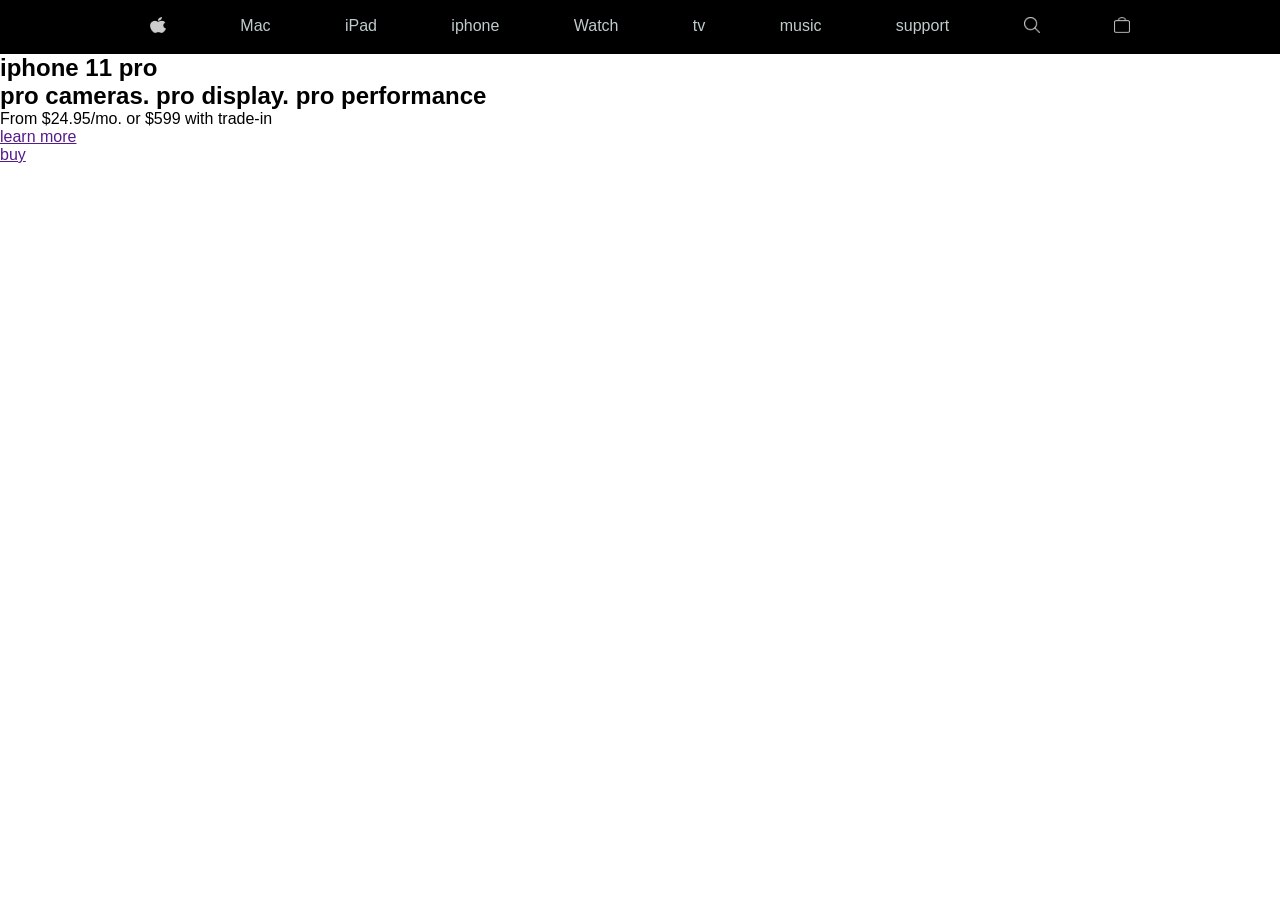
==== index.html @ 337c78cb "header section" ====
<!DOCTYPE html>
    <html lang="en">
    <head>
      <meta charset="UTF-8">
      <meta name="viewport" content="width=device-width, initial-scale=1.0">
      <title>Document</title>
      <link rel="stylesheet" href="style.css"/>

    </head>
    <body>
<!--  this is header html -->
    <header>
      <div class="head-wrapper">
        <ul>
          <li>
            <a href=""> <img src="./image/icons/logo.png" alt="" /></a>
          </li>
          <li><a href="">Mac</a></li>
          <li><a href="">iPad</a></li>
          <li><a href="">iphone</a></li>
          <li><a href="">Watch</a></li>
          <li><a href="">tv</a></li>
          <li><a href="">music</a></li>
          <li><a href="">support</a></li>
          <li>
            <a href=""> <img src="./image/icons/search-icon.png" alt="" /></a>
          </li>
          <li>
            <a href=""> <img src="./image/icons/cart.png" alt="" /> </a>
          </li>
        </ul>
      </div>
    </header>

    <!--  end of header html -->


      <!--  this is  robels brunch  -->
    <!-- iphone 11 pro  -->
    <section class="iphone11-pro bg-images apple-text">
      <div class="highlight">
        <h1 class="mar element">iphone 11 pro</h1>
        <h2 class="element">pro cameras. pro display. pro performance</h2>
        <p class="element">From $24.95/mo. or $599 with trade‑in</p>

        <div class="element">
          <ul>
            <li>
              <a href=""> learn more <i class="fa-solid fa-angle-right"></i></a>
            </li>
            <li>
              <a href=""> buy <i class="fa-solid fa-angle-right"></i></a>
            </li>
          </ul>
        </div>
      </div>
    </section>
  </body>
</html>
    </body>
    </html>

    
    
   
  </body>
</html>
---- style.css ----
*{
    margin: 0;
    padding: 0;
    box-sizing: border-box;
}

body{
    font-family: "Montserrat",sans-serif;
}

header{
    background: #000;
    position: sticky;
    top: 0;
    z-index: 100;
}

header div ul{
    width: 980px;
    display: flex;
    margin: 0 auto;
    justify-content: space-between;
    padding: 17px 0;
    list-style: none;
}

header div ul  img{
    width: 16px;
    height: 16px;
    
}

header div ul li a {
    text-decoration: none;
    color: azure;
    opacity: 0.8;

}

header div ul li a:hover{
    opacity: 1;
}


/* end of header  css */
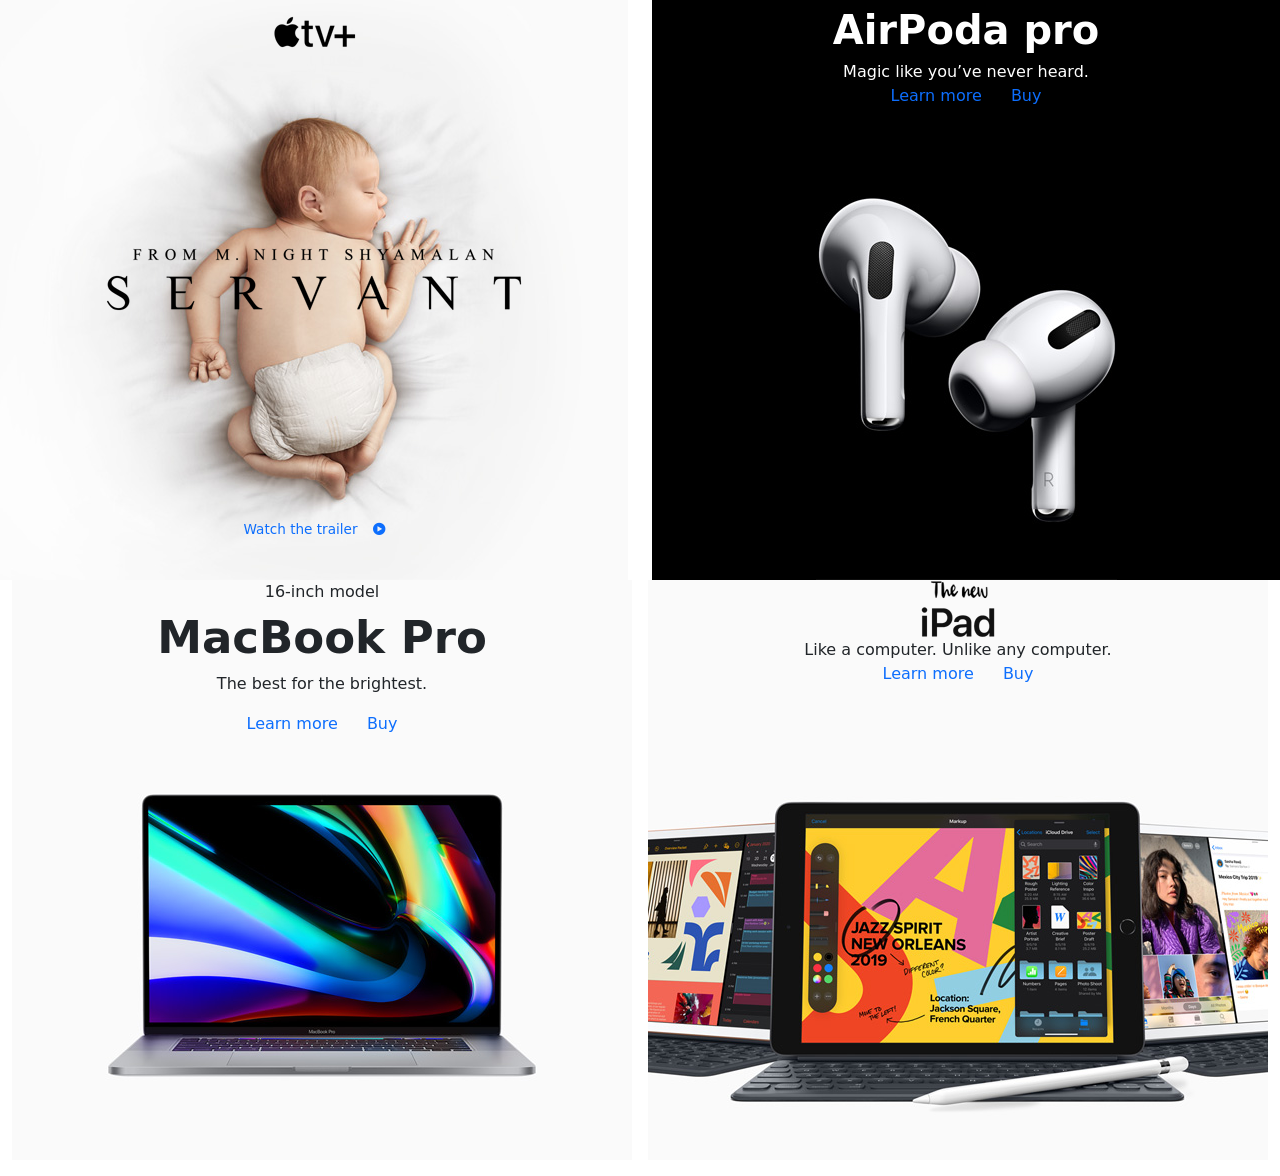
==== commit b32d9c99: "complete section 5 and 6" ====
--- a/index.html
+++ b/index.html
@@ -1,67 +1,114 @@
-        <!DOCTYPE html>
-    <html lang="en">
-    <head>
-      <meta charset="UTF-8">
-      <meta name="viewport" content="width=device-width, initial-scale=1.0">
-      <title>Document</title>
-      <link rel="stylesheet" href="style.css"/>
+   <!doctype html>
+<html lang="en">
+  <head>
+    <meta charset="UTF-8" />
+    <meta name="viewport" content="width=device-width, initial-scale=1.0" />
+    <title>Apple Website</title>
+    <!-- Bootstrap link -->
+    <link rel="stylesheet" href="bootstrap.css" />
+    <!-- css link -->
+    <link rel="stylesheet" href="styel.css" />
+    <!-- Font Awesome link -->
+    <link
+      rel="stylesheet"
+      href="https://maxcdn.bootstrapcdn.com/font-awesome/4.6.2/css/font-awesome.min.css"
+    />
+    <!-- Google font Monastrate -->
+    <link
+      href="https://fonts.googleapis.com/css?family=Montserrat:200,200i,300,300i,400,600,600i,700,700i,800,800i,900,900i&display=swap"
+      rel="stylesheet"
+    />
+  </head>
+  <body>
+     <!--  
+    .Fifth section – left part (tv+)
+• Fifth section – right part (AirPods Pro)
+• Sixth section – left part (MacBook Pro)
+• Sixth section – right part (The new iPad) -->
+    
+    <!-- Card-Logo section -->
+         <!-- <div class="col-md-6">
+        <section class="Card-Logo">
+          <div>
+            <img src="image/icons/apple-card-logo.png" alt="apple card logo" />
+          </div>
+          <div class="Discription">
+            Get 3% Daily Cash on purchases from <br />
+            Apple using Apple Card.
+          </div>
+          <div class="link-wrapper">
+           <a href="#" class="text-decoration-none me-4 learn-link">Learn more</a>
 
-    </head>
-    <body>
-<!--  this is header html -->
-    <header>
-      <div class="head-wrapper">
-        <ul>
-          <li>
-            <a href=""> <img src="./image/icons/logo.png" alt="" /></a>
-          </li>
-          <li><a href="">Mac</a></li>
-          <li><a href="">iPad</a></li>
-          <li><a href="">iphone</a></li>
-          <li><a href="">Watch</a></li>
-          <li><a href="">tv</a></li>
-          <li><a href="">music</a></li>
-          <li><a href="">support</a></li>
-          <li>
-            <a href=""> <img src="./image/icons/search-icon.png" alt="" /></a>
-          </li>
-          <li>
-            <a href=""> <img src="./image/icons/cart.png" alt="" /> </a>
-          </li>
-        </ul>
-      </div>
-    </header>
+        <a href="#" class="text-decoration-none learn-link">Buy</a>
+          </div>
+        </section>
+        </div> -->
+      
 
-    <!--  end of header html -->
+      <!-- SERVANT and Airpod section  -->
+       <section class="row">
+       <div class="col-md-6"> 
+      <section class="Servant-Airpod">
+        <section class="kid-picture">
+          <div class="apple-tv">
+            <img src="image/icons/apple-tv-logo.png" alt="Apple-tv-logo" />
+          </div>
+          <div class="servant-logo">
+            <img src="image/icons/servant-logo.png" alt="Servant logo" />
+          </div>
+          <div class="watch-trailer"><a href="#">Watch the trailer</a></div>
+        </section>
+        </section>
+        </div>
+        <!-- AirPoda pro section -->
+         <div class="col-md-6"> 
+        <section class="Airpod">
+          
+          <div class="AirPoda-pro">AirPoda pro</div>
+          <div>Magic like you’ve never heard.</div>
+          <div class="link-wrapper">
+           <a href="#" class="text-decoration-none me-4 learn-link">Learn more</a>
 
+        <a href="#" class="text-decoration-none learn-link">Buy</a>
+          </div>
+        </section>
+        </div>
+      </section>
+      </section>
+     
+      <!-- MacBook Pro and ipad section -->
+      <section class="macbook-ipad">
+         <div class="container-fluid">
+          <section class="row g-3 mb-3">
+            <div class="col-md-6">
+        <div class="macbook-pro">
+          <div>16-inch model</div>
+          <div class="pro">MacBook Pro</div>
+          <div>The best for the brightest.</div>
+          <div class="py-3">
+            <a href="#" class="text-decoration-none me-4 learn-link">Learn more</a>
 
-      <!--  this is  robels brunch  -->
-    <!-- iphone 11 pro  -->
-    <section class="iphone11-pro bg-images apple-text">
-      <div class="highlight">
-        <h1 class="mar element">iphone 11 pro</h1>
-        <h2 class="element">pro cameras. pro display. pro performance</h2>
-        <p class="element">From $24.95/mo. or $599 with trade‑in</p>
+        <a href="#" class="text-decoration-none learn-link">Buy</a>
+          </div>
+        </div>
+        </div>
+        <div class="col-md-6">
+        <div class="pen">
+          <div class="new-ipad">
+            <img src="image/icons/new-ipad-logo.png" alt="" />
+          </div>
+          <div>Like a computer. Unlike any computer.</div>
+          <div class="link-wrapper">
+             <a href="#" class="text-decoration-none me-4 learn-link">Learn more</a>
 
-        <div class="element">
-          <ul>
-            <li>
-              <a href=""> learn more <i class="fa-solid fa-angle-right"></i></a>
-            </li>
-            <li>
-              <a href=""> buy <i class="fa-solid fa-angle-right"></i></a>
-            </li>
-          </ul>
+        <a href="#" class="text-decoration-none learn-link">Buy</a>
+          </div>
         </div>
-      </div>
-    </section>
+        </div>
+        </section>
+        </div>
+      </section>
+    
+  
   </body>
-</html>
-    </body>
-    </html>
-
-    
-    
-   
-  </body>
-</html>
+</html>
--- a/styel.css
+++ b/styel.css
@@ -0,0 +1,110 @@
+
+  
+/* .Card-Logo {
+  height: 580px;
+  background-position: center;
+  background-repeat: no-repeat;
+  background-size: cover;
+  text-align: center;
+  
+} */
+.Card-Logo {
+  background-image: url(image/home/apple-card.jpg);
+}
+.Discription {
+  max-width: 430px;
+  margin: 0 auto;
+  padding: 10px;
+}
+/* SERVANT and Airpod section  */
+.Servant-Airpod {
+  background: #fff;
+}
+.kid-picture {
+  background-image: url("image/home/apple-tv-background.jpg");
+  background-position: center;
+  background-repeat: no-repeat;
+  background-size: cover;
+  text-align: center;
+}
+.kid-picture {
+  height: 580px;
+  background-position: center;
+  background-repeat: no-repeat;
+  background-size: cover;
+  text-align: center;
+  
+}
+
+.apple-tv {
+  font-size: 40px;
+  font-weight: bold;
+}
+.servant-logo {
+  padding: 180px 0 200px;
+}
+.watch-trailer a {
+  text-decoration: none;
+  font-size: 0.85em;
+}
+.watch-trailer ::after {
+  font-family: "FontAwesome";
+  font-weight: 900;
+  content: "\f144";
+  padding-left: 15px;
+}
+.Airpod {
+  height: 580px;
+  background-position: center;
+  background-repeat: no-repeat;
+  background-size: cover;
+  text-align: center;
+  
+}
+
+.AirPoda-pro {
+  font-size: 40px;
+  font-weight: bold;
+}
+.Airpod {
+  background-image: url(image/home/air-pods.jpg);
+  color: #fff;
+  background-size: initial;
+  background-color: #000;
+  background-position: bottom;
+}
+
+/* MacBook Pro and ipad section  */
+.macbook-ipad {
+
+  background: #fff;
+}
+.macbook-pro {
+  height: 580px;
+  background-position: center;
+  background-repeat: no-repeat;
+  background-size: cover;
+  text-align: center;
+  
+}
+.pro {
+  font-weight: 700;
+  font-size: 45px;
+}
+.macbook-pro {
+  background-image: url(image/home/macbook-pro.jpg);
+  background-size: initial;
+  background-color: #fafafa;
+  background-position: bottom;
+}
+.pen {
+  height: 580px;
+  background-position: center;
+  background-repeat: no-repeat;
+  background-size: cover;
+  text-align: center;
+  
+}
+.pen {
+  background-image: url(image/home/new-ipad.jpg);
+}
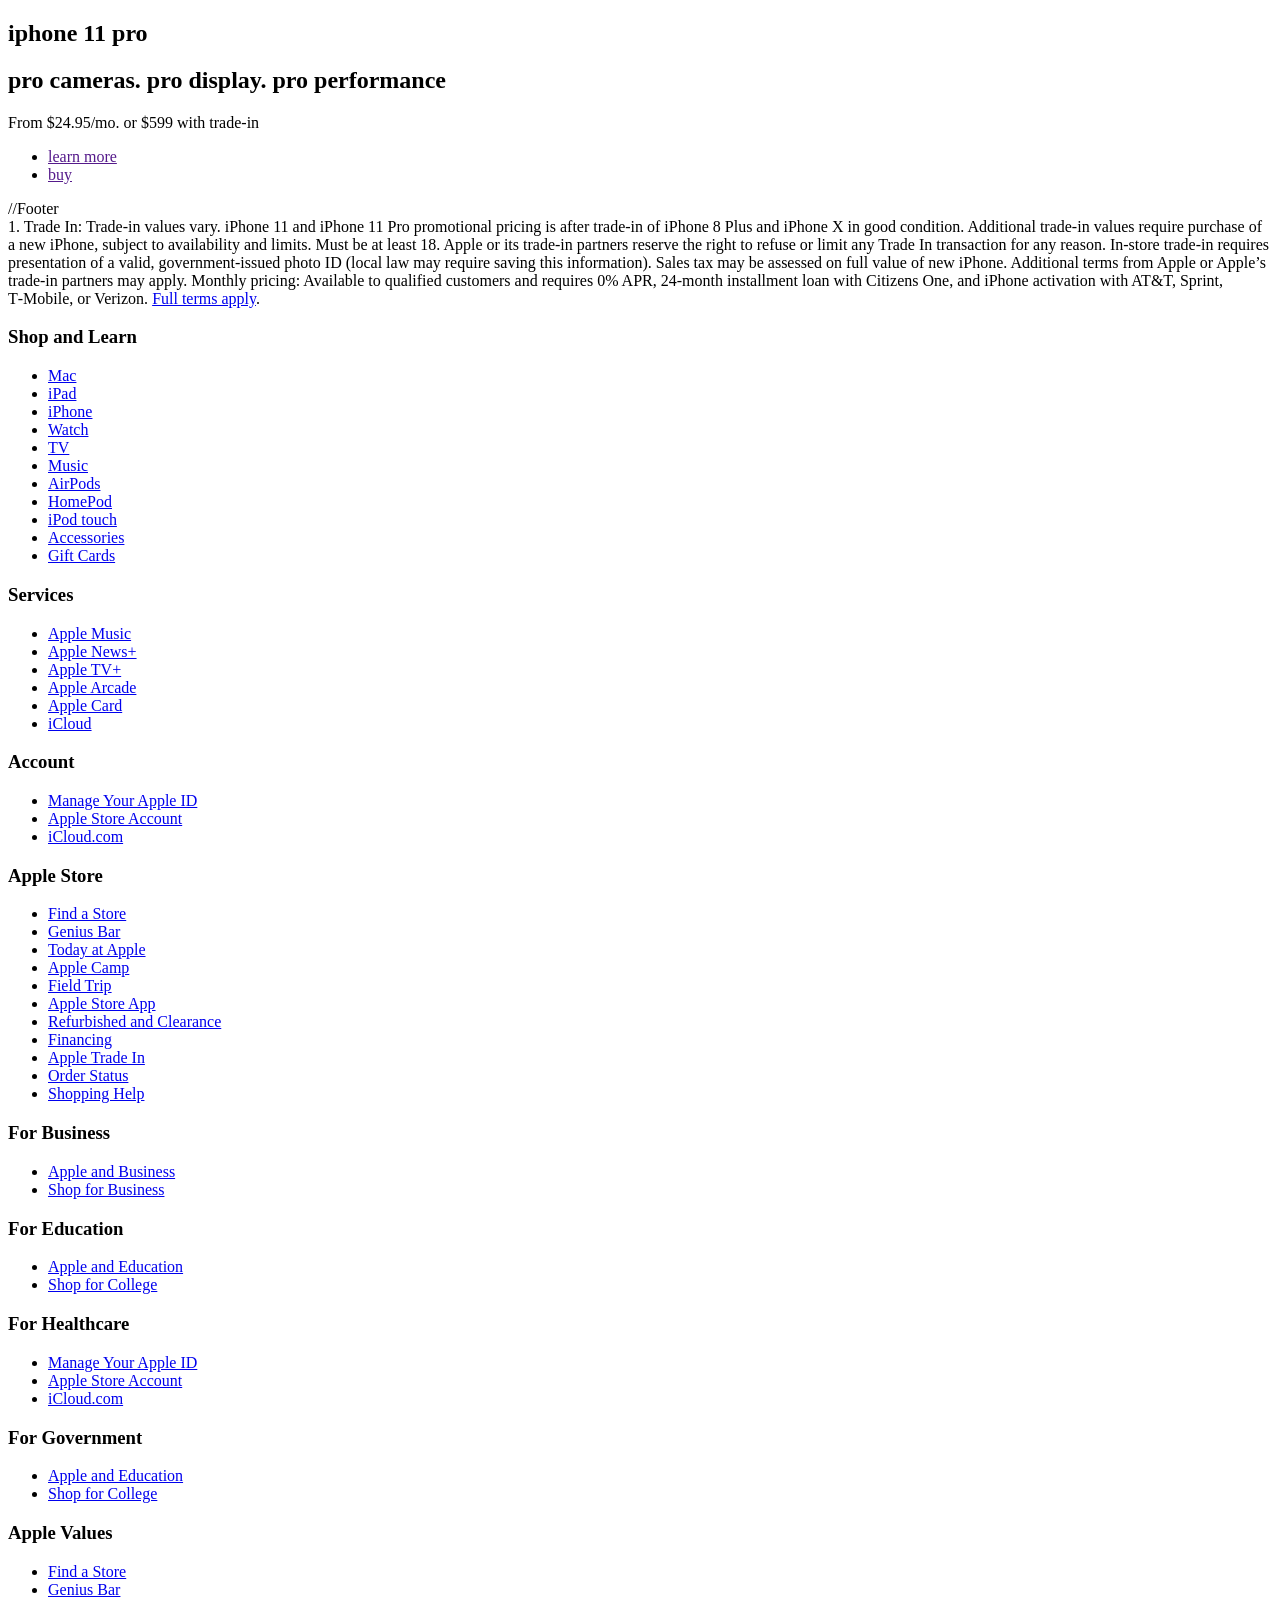
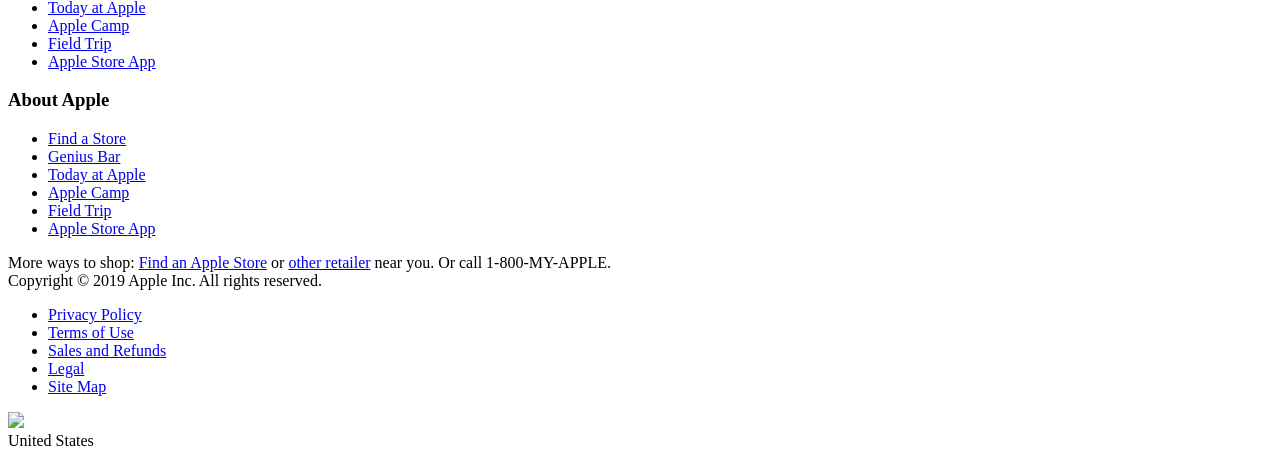
==== commit 8a561058: "Merge branch 'main' into Abomsa/footer" ====
--- a/index.html
+++ b/index.html
@@ -1,114 +1,170 @@
-   <!doctype html>
+<!doctype html>
 <html lang="en">
   <head>
     <meta charset="UTF-8" />
     <meta name="viewport" content="width=device-width, initial-scale=1.0" />
-    <title>Apple Website</title>
-    <!-- Bootstrap link -->
-    <link rel="stylesheet" href="bootstrap.css" />
-    <!-- css link -->
-    <link rel="stylesheet" href="styel.css" />
-    <!-- Font Awesome link -->
-    <link
-      rel="stylesheet"
-      href="https://maxcdn.bootstrapcdn.com/font-awesome/4.6.2/css/font-awesome.min.css"
-    />
-    <!-- Google font Monastrate -->
-    <link
-      href="https://fonts.googleapis.com/css?family=Montserrat:200,200i,300,300i,400,600,600i,700,700i,800,800i,900,900i&display=swap"
-      rel="stylesheet"
-    />
+    <title>Appleclone</title>
+    <link rel="stylesheet" href="/appleClone/styel.css" />
   </head>
   <body>
-     <!--  
-    .Fifth section – left part (tv+)
-• Fifth section – right part (AirPods Pro)
-• Sixth section – left part (MacBook Pro)
-• Sixth section – right part (The new iPad) -->
     
-    <!-- Card-Logo section -->
-         <!-- <div class="col-md-6">
-        <section class="Card-Logo">
-          <div>
-            <img src="image/icons/apple-card-logo.png" alt="apple card logo" />
+    <!--  this is  robels brunch  -->
+    <!-- iphone 11 pro  -->
+    <section class="iphone11-pro bg-images apple-text">
+      <div class="highlight">
+        <h1 class="mar element">iphone 11 pro</h1>
+        <h2 class="element">pro cameras. pro display. pro performance</h2>
+        <p class="element">From $24.95/mo. or $599 with trade‑in</p>
+
+        <div class="element">
+          <ul>
+            <li>
+              <a href=""> learn more <i class="fa-solid fa-angle-right"></i></a>
+            </li>
+            <li>
+              <a href=""> buy <i class="fa-solid fa-angle-right"></i></a>
+            </li>
+          </ul>
+        </div>
+      </div>
+    </section>
+    
+    //Footer
+    <footer class="footer-wrapper">
+      <div class="internal-wrapper">
+        <div class="upper-text-container">
+          1. Trade In: Trade‑in values vary. iPhone 11 and iPhone 11 Pro
+          promotional pricing is after trade‑in of iPhone 8 Plus and iPhone X in
+          good condition. Additional trade‑in values require purchase of a new
+          iPhone, subject to availability and limits. Must be at least 18. Apple
+          or its trade-in partners reserve the right to refuse or limit any
+          Trade In transaction for any reason. In‑store trade‑in requires
+          presentation of a valid, government-issued photo ID (local law may
+          require saving this information). Sales tax may be assessed on full
+          value of new iPhone. Additional terms from Apple or Apple’s trade-in
+          partners may apply. Monthly pricing: Available to qualified customers
+          and requires 0% APR, 24‑month installment loan with Citizens One, and
+          iPhone activation with AT&T, Sprint, T‑Mobile, or Verizon.
+          <a href="#"> Full terms apply</a>.
+        </div>
+        <div class="footer-links-wrapper">
+          <div class="links-wrapper-1">
+            <h3>Shop and Learn</h3>
+            <ul>
+              <li><a href="#">Mac</a></li>
+              <li><a href="#">iPad</a></li>
+              <li><a href="#">iPhone</a></li>
+              <li><a href="#">Watch</a></li>
+              <li><a href="#">TV</a></li>
+              <li><a href="#">Music</a></li>
+              <li><a href="#">AirPods</a></li>
+              <li><a href="#">HomePod</a></li>
+              <li><a href="#">iPod touch</a></li>
+              <li><a href="#">Accessories</a></li>
+              <li><a href="#">Gift Cards</a></li>
+            </ul>
           </div>
-          <div class="Discription">
-            Get 3% Daily Cash on purchases from <br />
-            Apple using Apple Card.
+          <div class="links-wrapper-2">
+            <h3>Services</h3>
+            <ul>
+              <li><a href="#">Apple Music</a></li>
+              <li><a href="#">Apple News+</a></li>
+              <li><a href="#">Apple TV+</a></li>
+              <li><a href="#">Apple Arcade</a></li>
+              <li><a href="#">Apple Card</a></li>
+              <li><a href="#">iCloud</a></li>
+            </ul>
+            <h3>Account</h3>
+            <ul>
+              <li><a href="#">Manage Your Apple ID</a></li>
+              <li><a href="#">Apple Store Account</a></li>
+              <li><a href="#">iCloud.com</a></li>
+            </ul>
           </div>
-          <div class="link-wrapper">
-           <a href="#" class="text-decoration-none me-4 learn-link">Learn more</a>
+          <div class="links-wrapper-3">
+            <h3>Apple Store</h3>
+            <ul>
+              <li><a href="#">Find a Store</a></li>
+              <li><a href="#">Genius Bar</a></li>
+              <li><a href="#">Today at Apple</a></li>
+              <li><a href="#">Apple Camp</a></li>
+              <li><a href="#">Field Trip</a></li>
+              <li><a href="#">Apple Store App</a></li>
+              <li><a href="#">Refurbished and Clearance</a></li>
+              <li><a href="#">Financing</a></li>
+              <li><a href="#">Apple Trade In</a></li>
+              <li><a href="#">Order Status</a></li>
+              <li><a href="#">Shopping Help</a></li>
+            </ul>
+          </div>
+          <div class="links-wrapper-4">
+            <h3>For Business</h3>
+            <ul>
+              <li><a href="#">Apple and Business</a></li>
+              <li><a href="#">Shop for Business</a></li>
+            </ul>
+            <h3>For Education</h3>
+            <ul>
+              <li><a href="#">Apple and Education</a></li>
+              <li><a href="#">Shop for College</a></li>
+            </ul>
+            <h3>For Healthcare</h3>
+            <ul>
+              <li><a href="#">Manage Your Apple ID</a></li>
+              <li><a href="#">Apple Store Account</a></li>
+              <li><a href="#">iCloud.com</a></li>
+            </ul>
+            <h3>For Government</h3>
+            <ul>
+              <li><a href="#">Apple and Education</a></li>
+              <li><a href="#">Shop for College</a></li>
+            </ul>
+          </div>
 
-        <a href="#" class="text-decoration-none learn-link">Buy</a>
-          </div>
-        </section>
-        </div> -->
-      
-
-      <!-- SERVANT and Airpod section  -->
-       <section class="row">
-       <div class="col-md-6"> 
-      <section class="Servant-Airpod">
-        <section class="kid-picture">
-          <div class="apple-tv">
-            <img src="image/icons/apple-tv-logo.png" alt="Apple-tv-logo" />
-          </div>
-          <div class="servant-logo">
-            <img src="image/icons/servant-logo.png" alt="Servant logo" />
-          </div>
-          <div class="watch-trailer"><a href="#">Watch the trailer</a></div>
-        </section>
-        </section>
-        </div>
-        <!-- AirPoda pro section -->
-         <div class="col-md-6"> 
-        <section class="Airpod">
-          
-          <div class="AirPoda-pro">AirPoda pro</div>
-          <div>Magic like you’ve never heard.</div>
-          <div class="link-wrapper">
-           <a href="#" class="text-decoration-none me-4 learn-link">Learn more</a>
-
-        <a href="#" class="text-decoration-none learn-link">Buy</a>
-          </div>
-        </section>
-        </div>
-      </section>
-      </section>
-     
-      <!-- MacBook Pro and ipad section -->
-      <section class="macbook-ipad">
-         <div class="container-fluid">
-          <section class="row g-3 mb-3">
-            <div class="col-md-6">
-        <div class="macbook-pro">
-          <div>16-inch model</div>
-          <div class="pro">MacBook Pro</div>
-          <div>The best for the brightest.</div>
-          <div class="py-3">
-            <a href="#" class="text-decoration-none me-4 learn-link">Learn more</a>
-
-        <a href="#" class="text-decoration-none learn-link">Buy</a>
+          <div class="links-wrapper-5">
+            <h3>Apple Values</h3>
+            <ul>
+              <li><a href="#">Find a Store</a></li>
+              <li><a href="#">Genius Bar</a></li>
+              <li><a href="#">Today at Apple</a></li>
+              <li><a href="#">Apple Camp</a></li>
+              <li><a href="#">Field Trip</a></li>
+              <li><a href="#">Apple Store App</a></li>
+            </ul>
+            <h3>About Apple</h3>
+            <ul>
+              <li><a href="#">Find a Store</a></li>
+              <li><a href="#">Genius Bar</a></li>
+              <li><a href="#">Today at Apple</a></li>
+              <li><a href="#">Apple Camp</a></li>
+              <li><a href="#">Field Trip</a></li>
+              <li><a href="#">Apple Store App</a></li>
+            </ul>
           </div>
         </div>
+        <div class="my-apple-wrapper">
+          More ways to shop: <a href="#">Find an Apple Store</a> or
+          <a href="#">other retailer</a> near you. Or call 1-800-MY-APPLE.
         </div>
-        <div class="col-md-6">
-        <div class="pen">
-          <div class="new-ipad">
-            <img src="image/icons/new-ipad-logo.png" alt="" />
+        <div class="copyright-wrapper">
+          <div class="copyright">
+            Copyright © 2019 Apple Inc. All rights reserved.
           </div>
-          <div>Like a computer. Unlike any computer.</div>
-          <div class="link-wrapper">
-             <a href="#" class="text-decoration-none me-4 learn-link">Learn more</a>
-
-        <a href="#" class="text-decoration-none learn-link">Buy</a>
+          <div class="footer-links-terms">
+            <ul>
+              <li><a href="#">Privacy Policy</a></li>
+              <li><a href="#">Terms of Use</a></li>
+              <li><a href="#">Sales and Refunds</a></li>
+              <li><a href="#">Legal</a></li>
+              <li><a href="#">Site Map</a></li>
+            </ul>
+          </div>
+          <div class="footer-country">
+            <div class="flag-wrapper"><img src="images/icons/16.png" /></div>
+            <div class="footer-country-name">United States</div>
           </div>
         </div>
-        </div>
-        </section>
-        </div>
-      </section>
-    
-  
+      </div>
+    </footer>
   </body>
-</html>+</html>
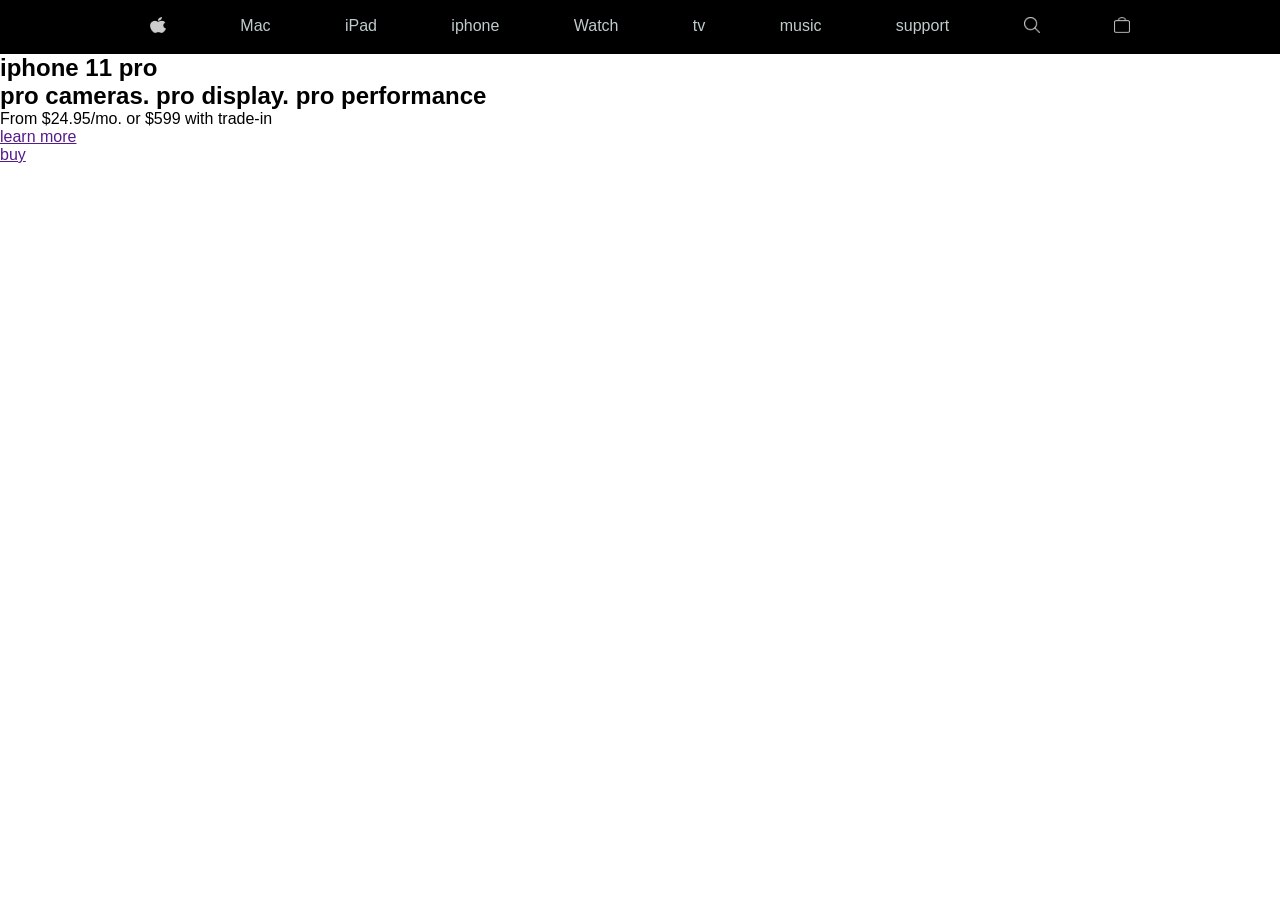
==== commit 117e1e61: "Merge pull request #8 from Miiliwar/header header section" ====
--- a/index.html
+++ b/index.html
@@ -1,14 +1,41 @@
-<!doctype html>
-<html lang="en">
-  <head>
-    <meta charset="UTF-8" />
-    <meta name="viewport" content="width=device-width, initial-scale=1.0" />
-    <title>Appleclone</title>
-    <link rel="stylesheet" href="/appleClone/styel.css" />
-  </head>
-  <body>
-    
-    <!--  this is  robels brunch  -->
+        <!DOCTYPE html>
+    <html lang="en">
+    <head>
+      <meta charset="UTF-8">
+      <meta name="viewport" content="width=device-width, initial-scale=1.0">
+      <title>Document</title>
+      <link rel="stylesheet" href="style.css"/>
+
+    </head>
+    <body>
+<!--  this is header html -->
+    <header>
+      <div class="head-wrapper">
+        <ul>
+          <li>
+            <a href=""> <img src="./image/icons/logo.png" alt="" /></a>
+          </li>
+          <li><a href="">Mac</a></li>
+          <li><a href="">iPad</a></li>
+          <li><a href="">iphone</a></li>
+          <li><a href="">Watch</a></li>
+          <li><a href="">tv</a></li>
+          <li><a href="">music</a></li>
+          <li><a href="">support</a></li>
+          <li>
+            <a href=""> <img src="./image/icons/search-icon.png" alt="" /></a>
+          </li>
+          <li>
+            <a href=""> <img src="./image/icons/cart.png" alt="" /> </a>
+          </li>
+        </ul>
+      </div>
+    </header>
+
+    <!--  end of header html -->
+
+
+      <!--  this is  robels brunch  -->
     <!-- iphone 11 pro  -->
     <section class="iphone11-pro bg-images apple-text">
       <div class="highlight">
@@ -28,143 +55,13 @@
         </div>
       </div>
     </section>
-    
-    //Footer
-    <footer class="footer-wrapper">
-      <div class="internal-wrapper">
-        <div class="upper-text-container">
-          1. Trade In: Trade‑in values vary. iPhone 11 and iPhone 11 Pro
-          promotional pricing is after trade‑in of iPhone 8 Plus and iPhone X in
-          good condition. Additional trade‑in values require purchase of a new
-          iPhone, subject to availability and limits. Must be at least 18. Apple
-          or its trade-in partners reserve the right to refuse or limit any
-          Trade In transaction for any reason. In‑store trade‑in requires
-          presentation of a valid, government-issued photo ID (local law may
-          require saving this information). Sales tax may be assessed on full
-          value of new iPhone. Additional terms from Apple or Apple’s trade-in
-          partners may apply. Monthly pricing: Available to qualified customers
-          and requires 0% APR, 24‑month installment loan with Citizens One, and
-          iPhone activation with AT&T, Sprint, T‑Mobile, or Verizon.
-          <a href="#"> Full terms apply</a>.
-        </div>
-        <div class="footer-links-wrapper">
-          <div class="links-wrapper-1">
-            <h3>Shop and Learn</h3>
-            <ul>
-              <li><a href="#">Mac</a></li>
-              <li><a href="#">iPad</a></li>
-              <li><a href="#">iPhone</a></li>
-              <li><a href="#">Watch</a></li>
-              <li><a href="#">TV</a></li>
-              <li><a href="#">Music</a></li>
-              <li><a href="#">AirPods</a></li>
-              <li><a href="#">HomePod</a></li>
-              <li><a href="#">iPod touch</a></li>
-              <li><a href="#">Accessories</a></li>
-              <li><a href="#">Gift Cards</a></li>
-            </ul>
-          </div>
-          <div class="links-wrapper-2">
-            <h3>Services</h3>
-            <ul>
-              <li><a href="#">Apple Music</a></li>
-              <li><a href="#">Apple News+</a></li>
-              <li><a href="#">Apple TV+</a></li>
-              <li><a href="#">Apple Arcade</a></li>
-              <li><a href="#">Apple Card</a></li>
-              <li><a href="#">iCloud</a></li>
-            </ul>
-            <h3>Account</h3>
-            <ul>
-              <li><a href="#">Manage Your Apple ID</a></li>
-              <li><a href="#">Apple Store Account</a></li>
-              <li><a href="#">iCloud.com</a></li>
-            </ul>
-          </div>
-          <div class="links-wrapper-3">
-            <h3>Apple Store</h3>
-            <ul>
-              <li><a href="#">Find a Store</a></li>
-              <li><a href="#">Genius Bar</a></li>
-              <li><a href="#">Today at Apple</a></li>
-              <li><a href="#">Apple Camp</a></li>
-              <li><a href="#">Field Trip</a></li>
-              <li><a href="#">Apple Store App</a></li>
-              <li><a href="#">Refurbished and Clearance</a></li>
-              <li><a href="#">Financing</a></li>
-              <li><a href="#">Apple Trade In</a></li>
-              <li><a href="#">Order Status</a></li>
-              <li><a href="#">Shopping Help</a></li>
-            </ul>
-          </div>
-          <div class="links-wrapper-4">
-            <h3>For Business</h3>
-            <ul>
-              <li><a href="#">Apple and Business</a></li>
-              <li><a href="#">Shop for Business</a></li>
-            </ul>
-            <h3>For Education</h3>
-            <ul>
-              <li><a href="#">Apple and Education</a></li>
-              <li><a href="#">Shop for College</a></li>
-            </ul>
-            <h3>For Healthcare</h3>
-            <ul>
-              <li><a href="#">Manage Your Apple ID</a></li>
-              <li><a href="#">Apple Store Account</a></li>
-              <li><a href="#">iCloud.com</a></li>
-            </ul>
-            <h3>For Government</h3>
-            <ul>
-              <li><a href="#">Apple and Education</a></li>
-              <li><a href="#">Shop for College</a></li>
-            </ul>
-          </div>
-
-          <div class="links-wrapper-5">
-            <h3>Apple Values</h3>
-            <ul>
-              <li><a href="#">Find a Store</a></li>
-              <li><a href="#">Genius Bar</a></li>
-              <li><a href="#">Today at Apple</a></li>
-              <li><a href="#">Apple Camp</a></li>
-              <li><a href="#">Field Trip</a></li>
-              <li><a href="#">Apple Store App</a></li>
-            </ul>
-            <h3>About Apple</h3>
-            <ul>
-              <li><a href="#">Find a Store</a></li>
-              <li><a href="#">Genius Bar</a></li>
-              <li><a href="#">Today at Apple</a></li>
-              <li><a href="#">Apple Camp</a></li>
-              <li><a href="#">Field Trip</a></li>
-              <li><a href="#">Apple Store App</a></li>
-            </ul>
-          </div>
-        </div>
-        <div class="my-apple-wrapper">
-          More ways to shop: <a href="#">Find an Apple Store</a> or
-          <a href="#">other retailer</a> near you. Or call 1-800-MY-APPLE.
-        </div>
-        <div class="copyright-wrapper">
-          <div class="copyright">
-            Copyright © 2019 Apple Inc. All rights reserved.
-          </div>
-          <div class="footer-links-terms">
-            <ul>
-              <li><a href="#">Privacy Policy</a></li>
-              <li><a href="#">Terms of Use</a></li>
-              <li><a href="#">Sales and Refunds</a></li>
-              <li><a href="#">Legal</a></li>
-              <li><a href="#">Site Map</a></li>
-            </ul>
-          </div>
-          <div class="footer-country">
-            <div class="flag-wrapper"><img src="images/icons/16.png" /></div>
-            <div class="footer-country-name">United States</div>
-          </div>
-        </div>
-      </div>
-    </footer>
   </body>
 </html>
+    </body>
+    </html>
+
+    
+    
+   
+  </body>
+</html>
--- a/style.css
+++ b/style.css
@@ -0,0 +1,45 @@
+*{
+    margin: 0;
+    padding: 0;
+    box-sizing: border-box;
+}
+
+body{
+    font-family: "Montserrat",sans-serif;
+}
+
+header{
+    background: #000;
+    position: sticky;
+    top: 0;
+    z-index: 100;
+}
+
+header div ul{
+    width: 980px;
+    display: flex;
+    margin: 0 auto;
+    justify-content: space-between;
+    padding: 17px 0;
+    list-style: none;
+}
+
+header div ul  img{
+    width: 16px;
+    height: 16px;
+    
+}
+
+header div ul li a {
+    text-decoration: none;
+    color: azure;
+    opacity: 0.8;
+
+}
+
+header div ul li a:hover{
+    opacity: 1;
+}
+
+
+/* end of header  css */
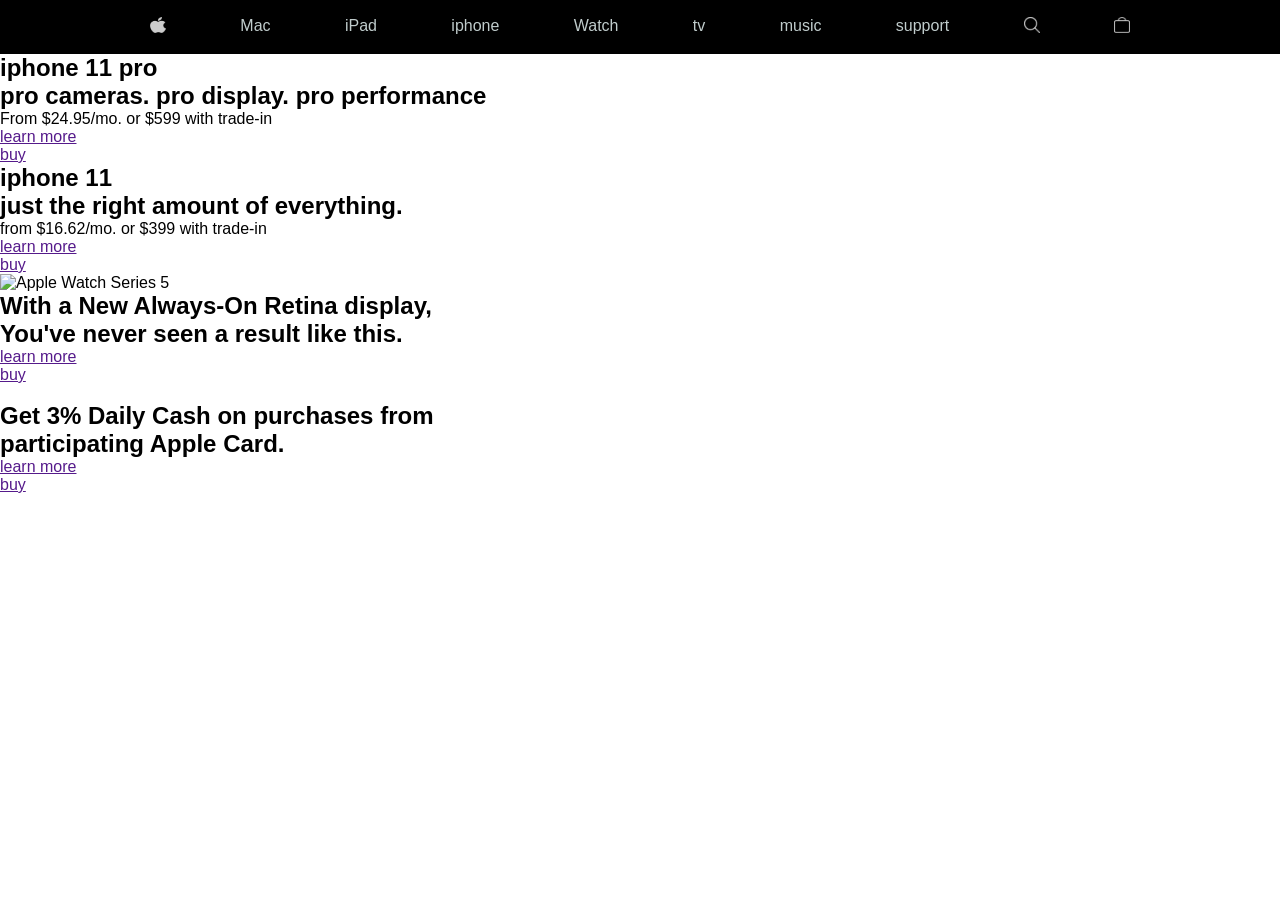
==== commit d18ba2a0: "Merge pull request #6 from Miiliwar/feature/my-contribution Added my initial edits for the team proj" ====
--- a/index.html
+++ b/index.html
@@ -55,7 +55,85 @@
         </div>
       </div>
     </section>
-  </body>
+
+
+        <!-- ***** section 3 ******* -->
+        <!--  iphone 11 -->
+        <section class="iphone11 bg-images apple-text">
+          <div class="highlight">
+            <h1 class="mar element">iphone 11</h1>
+            <h2 class="element">just the right amount of everything.</h2>
+            <p class="element">from $16.62/mo. or $399 with trade-in</p>
+        
+            <div class="element">
+              <ul>
+                <li>
+                  <a href=""> learn more <i class="fa-solid fa-angle-right"></i></a>
+                </li>
+                <li>
+                  <a href=""> buy <i class="fa-solid fa-angle-right"></i></a>
+                </li>
+              </ul>
+            </div>
+          </div>
+        </section>
+        
+        <!-- watch series -->
+        
+        <!-- ***** section 4 ******* -->
+        <section class="mainwrapper">
+          <div class="watch bg-images discription apple-text">
+            <div class="highlight logo">
+              <img class="logo" src="./images/icons/watch-series5-logo.png" alt="Apple Watch Series 5" />
+        
+              <h2 class="element">
+                With a New Always-On Retina display,<br />
+                You've never seen a result like this.
+              </h2>
+        
+              <div class="element">
+                <ul>
+                  <li>
+                    <a href="">
+                      learn more <i class="fa-solid fa-angle-right"></i></a>
+                  </li>
+                  <li>
+                    <a href=""> buy <i class="fa-solid fa-angle-right"></i></a>
+                  </li>
+                </ul>
+              </div>
+            </div>
+          </div>
+        
+          <!--  apple-card -->
+        
+          <section class="apple-card bg-images discription apple-text">
+            <div class="highlight">
+              <img class="logo" src="./images/icons/apple-card-logo.png" alt="" />
+              <h2 class="mar element">
+                Get 3% Daily Cash on purchases from <br />
+                participating Apple Card.
+              </h2>
+        
+              <div class="element">
+                <ul>
+                  <li>
+                    <a href="">
+                      learn more <i class="fa-solid fa-angle-right"></i></a>
+                  </li>
+                  <li>
+                    <a href=""> buy <i class="fa-solid fa-angle-right"></i></a>
+                  </li>
+                </ul>
+              </div>
+            </div>
+          </section>
+        </section>
+        
+        <!--    tv and airpod-pro section -->
+   
+
+ </body>
 </html>
     </body>
     </html>
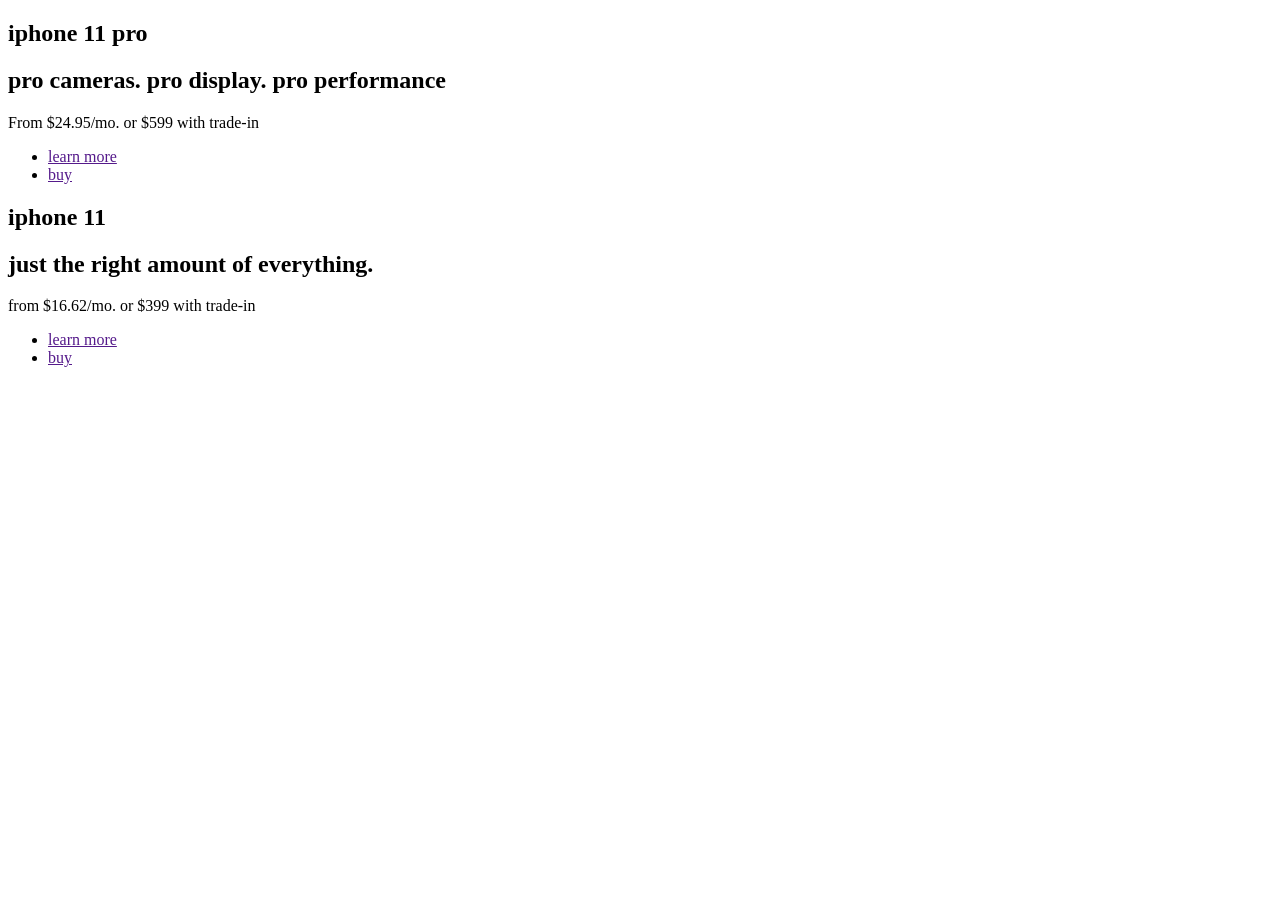
==== commit 6244f3ff: "Update index.html with section2 changes" ====
--- a/index.html
+++ b/index.html
@@ -1,145 +1,51 @@
-        <!DOCTYPE html>
-    <html lang="en">
-    <head>
-      <meta charset="UTF-8">
-      <meta name="viewport" content="width=device-width, initial-scale=1.0">
-      <title>Document</title>
-      <link rel="stylesheet" href="style.css"/>
+<!DOCTYPE html>
+<html lang="en">
 
-    </head>
-    <body>
-<!--  this is header html -->
-    <header>
-      <div class="head-wrapper">
-        <ul>
-          <li>
-            <a href=""> <img src="./image/icons/logo.png" alt="" /></a>
-          </li>
-          <li><a href="">Mac</a></li>
-          <li><a href="">iPad</a></li>
-          <li><a href="">iphone</a></li>
-          <li><a href="">Watch</a></li>
-          <li><a href="">tv</a></li>
-          <li><a href="">music</a></li>
-          <li><a href="">support</a></li>
-          <li>
-            <a href=""> <img src="./image/icons/search-icon.png" alt="" /></a>
-          </li>
-          <li>
-            <a href=""> <img src="./image/icons/cart.png" alt="" /> </a>
-          </li>
-        </ul>
-      </div>
-    </header>
+<head>
+    <meta charset="UTF-8">
+    <meta name="viewport" content="width=device-width, initial-scale=1.0">
 
-    <!--  end of header html -->
+    <title>Apple</title>
+    <link rel="stylesheet" href="./css/style.css">
 
+</head>
 
-      <!--  this is  robels brunch  -->
+<body>
+
     <!-- iphone 11 pro  -->
-    <section class="iphone11-pro bg-images apple-text">
-      <div class="highlight">
-        <h1 class="mar element">iphone 11 pro</h1>
-        <h2 class="element">pro cameras. pro display. pro performance</h2>
-        <p class="element">From $24.95/mo. or $599 with trade‑in</p>
+    <section class="iphone11-pro  bg-images   apple-text">
 
-        <div class="element">
-          <ul>
-            <li>
-              <a href=""> learn more <i class="fa-solid fa-angle-right"></i></a>
-            </li>
-            <li>
-              <a href=""> buy <i class="fa-solid fa-angle-right"></i></a>
-            </li>
-          </ul>
+        <div class="highlight">
+            <h1 class=" mar element"> iphone 11 pro</h1>
+            <h2 class="element"> pro cameras. pro display. pro performance</h2>
+            <p class="element"> From $24.95/mo. or $599 with trade‑in</p>
+
+            <div class="element">
+                <ul>
+                    <li><a href=""> learn more <i class="fa-solid fa-angle-right"></i></a></li>
+                    <li><a href=""> buy <i class="fa-solid fa-angle-right"></i></a></li>
+                </ul>
+
+            </div>
         </div>
-      </div>
     </section>
 
+    <!--  iphone 11 -->
+    <section class="iphone11 bg-images  apple-text">
 
-        <!-- ***** section 3 ******* -->
-        <!--  iphone 11 -->
-        <section class="iphone11 bg-images apple-text">
-          <div class="highlight">
-            <h1 class="mar element">iphone 11</h1>
-            <h2 class="element">just the right amount of everything.</h2>
-            <p class="element">from $16.62/mo. or $399 with trade-in</p>
-        
+        <div class="highlight">
+            <h1 class=" mar element"> iphone 11</h1>
+            <h2 class="element"> just the right amount of everything.</h2>
+            <p class="element"> from $16.62/mo. or $399 with trade-in</p>
+
             <div class="element">
-              <ul>
-                <li>
-                  <a href=""> learn more <i class="fa-solid fa-angle-right"></i></a>
-                </li>
-                <li>
-                  <a href=""> buy <i class="fa-solid fa-angle-right"></i></a>
-                </li>
-              </ul>
+                <ul>
+                    <li><a href=""> learn more <i class="fa-solid fa-angle-right"></i></a></li>
+                    <li><a href=""> buy <i class="fa-solid fa-angle-right"></i></a></li>
+                </ul>
+
             </div>
-          </div>
-        </section>
-        
-        <!-- watch series -->
-        
-        <!-- ***** section 4 ******* -->
-        <section class="mainwrapper">
-          <div class="watch bg-images discription apple-text">
-            <div class="highlight logo">
-              <img class="logo" src="./images/icons/watch-series5-logo.png" alt="Apple Watch Series 5" />
-        
-              <h2 class="element">
-                With a New Always-On Retina display,<br />
-                You've never seen a result like this.
-              </h2>
-        
-              <div class="element">
-                <ul>
-                  <li>
-                    <a href="">
-                      learn more <i class="fa-solid fa-angle-right"></i></a>
-                  </li>
-                  <li>
-                    <a href=""> buy <i class="fa-solid fa-angle-right"></i></a>
-                  </li>
-                </ul>
-              </div>
-            </div>
-          </div>
-        
-          <!--  apple-card -->
-        
-          <section class="apple-card bg-images discription apple-text">
-            <div class="highlight">
-              <img class="logo" src="./images/icons/apple-card-logo.png" alt="" />
-              <h2 class="mar element">
-                Get 3% Daily Cash on purchases from <br />
-                participating Apple Card.
-              </h2>
-        
-              <div class="element">
-                <ul>
-                  <li>
-                    <a href="">
-                      learn more <i class="fa-solid fa-angle-right"></i></a>
-                  </li>
-                  <li>
-                    <a href=""> buy <i class="fa-solid fa-angle-right"></i></a>
-                  </li>
-                </ul>
-              </div>
-            </div>
-          </section>
-        </section>
-        
-        <!--    tv and airpod-pro section -->
-   
 
- </body>
-</html>
-    </body>
-    </html>
-
-    
-    
-   
-  </body>
-</html>
+        </div>
+    </section>
+</body>
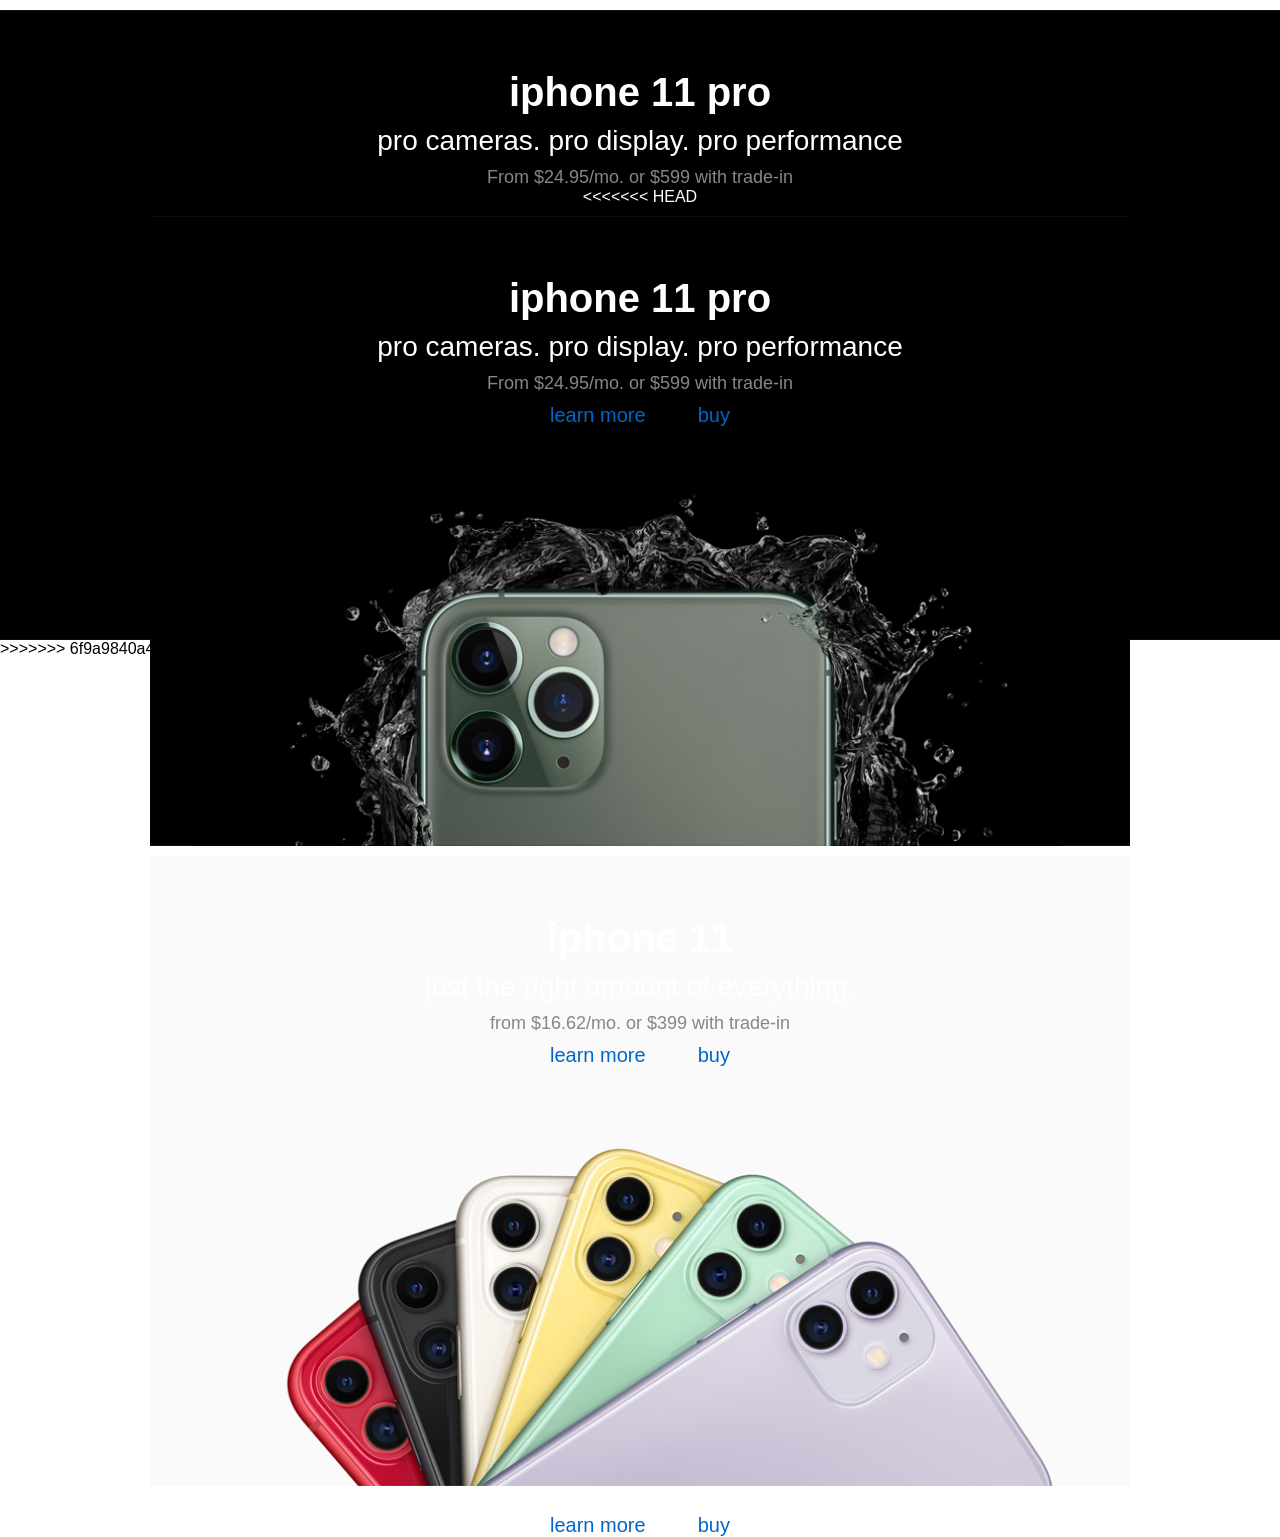
==== commit 7a92142c: "Sync and update section2" ====
--- a/index.html
+++ b/index.html
@@ -1,6 +1,12 @@
-<!DOCTYPE html>
-<html lang="en">
+    <!--  this is  robels brunch  -->
+    <!-- iphone 11 pro  -->
+    <section class="iphone11-pro bg-images apple-text">
+      <div class="highlight">
+        <h1 class="mar element">iphone 11 pro</h1>
+        <h2 class="element">pro cameras. pro display. pro performance</h2>
+        <p class="element">From $24.95/mo. or $599 with trade‑in</p>
 
+<<<<<<< HEAD
 <head>
     <meta charset="UTF-8">
     <meta name="viewport" content="width=device-width, initial-scale=1.0">
@@ -48,4 +54,20 @@
 
         </div>
     </section>
-</body>+</body>
+=======
+        <div class="element">
+          <ul>
+            <li>
+              <a href=""> learn more <i class="fa-solid fa-angle-right"></i></a>
+            </li>
+            <li>
+              <a href=""> buy <i class="fa-solid fa-angle-right"></i></a>
+            </li>
+          </ul>
+        </div>
+      </div>
+    </section>
+  </body>
+</html>
+>>>>>>> 6f9a9840a4cd9ecfc842767a4c2f4b3f8bf3c863
--- a/css/style.css
+++ b/css/style.css
@@ -0,0 +1,252 @@
+* {
+  margin: 0;
+  padding: 0;
+  box-sizing: border-box;
+}
+
+body {
+  font-family: "Montserrat", sans-serif;
+}
+
+header {
+  background: #000;
+  position: sticky;
+  top: 0;
+  z-index: 100;
+}
+
+header div ul {
+  width: 980px;
+  display: flex;
+  margin: 0 auto;
+  justify-content: space-between;
+  padding: 17px 0;
+  list-style: none;
+}
+
+header div ul img {
+  width: 16px;
+  height: 16px;
+}
+
+header div ul li a {
+  text-decoration: none;
+  color: azure;
+  opacity: 0.8;
+}
+
+header div ul li a:hover {
+  opacity: 1;
+}
+
+/* end of header  css */
+
+/*  main body css */
+
+.highlight {
+  width: 980px;
+  margin: 0 auto;
+  text-align: center;
+}
+
+.highlight div ul {
+  width: 180px;
+  margin: 0 auto;
+  display: flex;
+  justify-content: space-between;
+  list-style: none;
+}
+
+.highlight .element {
+  margin-top: 10px;
+}
+
+.mar {
+  padding-top: 60px;
+}
+/* end of macbook pro  */
+
+/* iphone 11 pro */
+.bg-images {
+  height: 630px;
+  background-size: cover;
+  background-position: center;
+  background-repeat: no-repeat;
+}
+.mainwrapper {
+  display: flex;
+  gap: 20px;
+}
+
+.logo {
+  margin-top: 40px;
+}
+
+.logo-tv {
+  margin-top: 200px;
+}
+
+.apple-text h1 {
+  font-size: 40px;
+  font-weight: 600;
+}
+
+.apple-text h2,
+.apple-text h4 {
+  font-size: 28px;
+  font-weight: 400;
+}
+
+.apple-text p {
+  font-size: 18px;
+  color: #86868b;
+}
+
+.apple-text a {
+  color: #0066cc;
+  text-decoration: none;
+  font-size: 20px;
+}
+
+.apple-text a:hover {
+  text-decoration: underline;
+  color: #000;
+}
+
+.discription {
+  display: flex;
+  text-align: center;
+}
+
+.container {
+  display: flex;
+}
+
+.iphone11-pro {
+  background-image: url("../image/home/iphone11-pro-bg.jpg");
+  color: white;
+}
+
+/* iphone 11 */
+.iphone11 {
+  background-image: url("../image/home/iphone11-bg.jpg");
+}
+
+/*  watch series */
+.watch {
+  background-image: url("../image/home/watch-series-5.jpg");
+}
+
+.apple-card {
+  height: auto;
+  background-image: url(../image/home/apple-card.jpg);
+}
+
+/*  tv and air pod pro */
+.tv {
+  background-image: url("../image/home/apple-tv-background.jpg");
+}
+
+.airpod-pro {
+  background-image: url("../image/home/air-pods.jpg");
+  color: white;
+}
+
+.ipad {
+  background-image: url(../images/home/new-ipad.jpg);
+}
+.watch,
+.apple-card,
+.tv,
+.airpod-pro,
+.macbook-pro,
+.ipad {
+  flex: 1;
+  min-width: 0;
+}
+.macbook-pro img {
+  margin-top: 35px;
+}
+
+/* foter part  */
+.footer {
+  background: #f5f5f7;
+  color: #515154;
+  font-size: 12px;
+  padding: 100px 0;
+}
+
+.footer-inner {
+  width: 980px;
+  margin: 0 auto;
+}
+
+.top-text {
+  font-size: 13px;
+  margin-bottom: 20px;
+}
+
+.footer-links {
+  display: flex;
+  justify-content: space-between;
+  margin: 20px 0;
+}
+
+.column {
+  display: flex;
+  flex-direction: column;
+}
+
+.column h4 {
+  color: #1d1d1f;
+  margin-bottom: 10px;
+  font-size: 12px;
+}
+
+.space {
+  margin-top: 20px;
+}
+
+.column a {
+  text-decoration: none;
+  color: #515154;
+  margin-bottom: 10px;
+}
+
+.column a:hover {
+  text-decoration: underline;
+}
+
+.shop {
+  margin: 25px 0 15px;
+}
+
+.shop a {
+  color: #0066cc;
+  text-decoration: none;
+}
+
+.shop a:hover {
+  text-decoration: underline;
+}
+
+.footer-inner hr {
+  margin-top: 20px;
+}
+
+.bottom {
+  display: flex;
+  justify-content: space-between;
+  align-items: center;
+  margin-top: 20px;
+}
+
+.bottom-links a {
+  text-decoration: none;
+  color: #515154;
+  margin: 0 8px;
+}
+
+.bottom-links a:hover {
+  text-decoration: underline;
+}
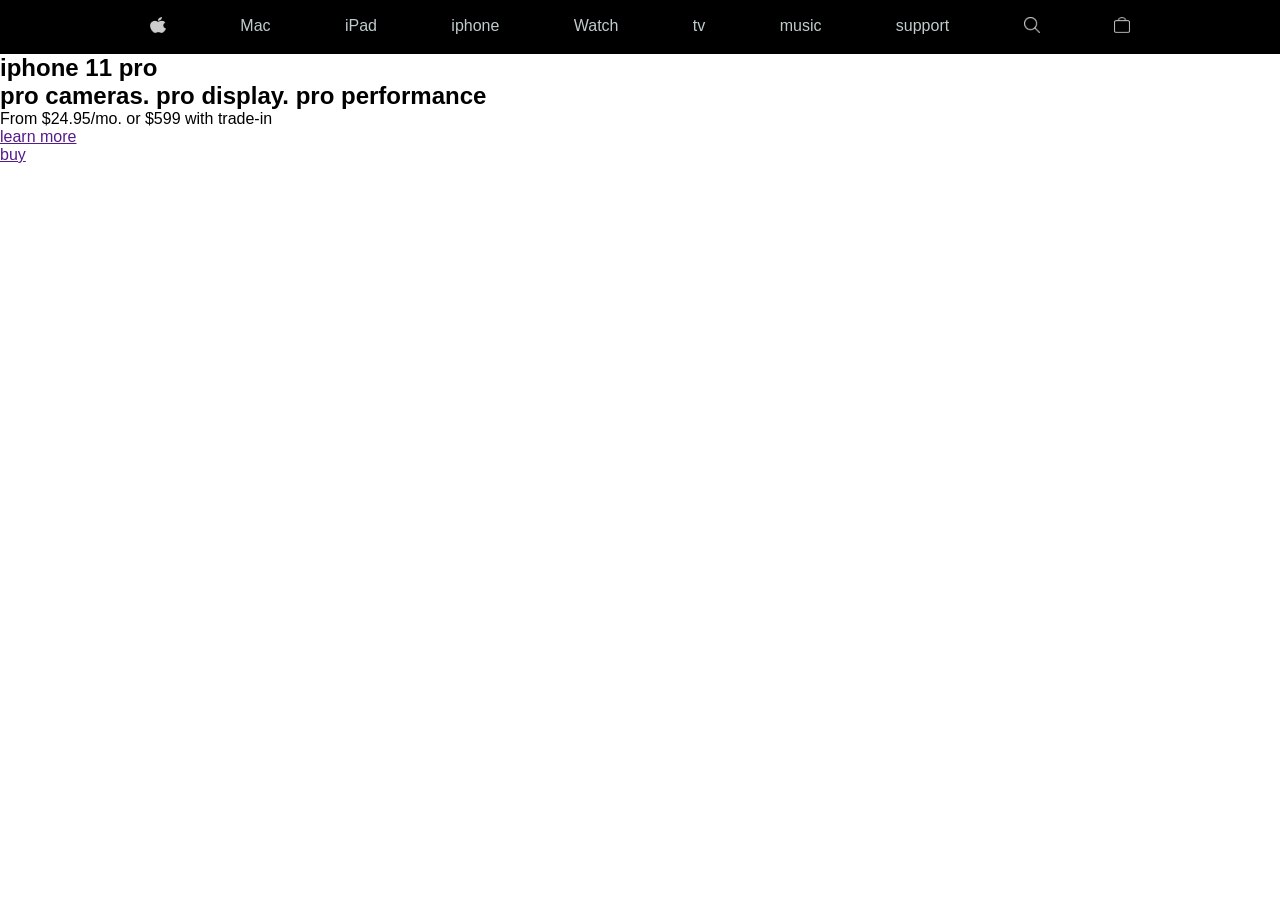
==== commit 0e1080ce: "Confilect resolved" ====
--- a/index.html
+++ b/index.html
@@ -1,4 +1,41 @@
-    <!--  this is  robels brunch  -->
+        <!DOCTYPE html>
+    <html lang="en">
+    <head>
+      <meta charset="UTF-8">
+      <meta name="viewport" content="width=device-width, initial-scale=1.0">
+      <title>Document</title>
+      <link rel="stylesheet" href="style.css"/>
+
+    </head>
+    <body>
+<!--  this is header html -->
+    <header>
+      <div class="head-wrapper">
+        <ul>
+          <li>
+            <a href=""> <img src="./image/icons/logo.png" alt="" /></a>
+          </li>
+          <li><a href="">Mac</a></li>
+          <li><a href="">iPad</a></li>
+          <li><a href="">iphone</a></li>
+          <li><a href="">Watch</a></li>
+          <li><a href="">tv</a></li>
+          <li><a href="">music</a></li>
+          <li><a href="">support</a></li>
+          <li>
+            <a href=""> <img src="./image/icons/search-icon.png" alt="" /></a>
+          </li>
+          <li>
+            <a href=""> <img src="./image/icons/cart.png" alt="" /> </a>
+          </li>
+        </ul>
+      </div>
+    </header>
+
+    <!--  end of header html -->
+
+
+      <!--  this is  robels brunch  -->
     <!-- iphone 11 pro  -->
     <section class="iphone11-pro bg-images apple-text">
       <div class="highlight">
@@ -6,56 +43,6 @@
         <h2 class="element">pro cameras. pro display. pro performance</h2>
         <p class="element">From $24.95/mo. or $599 with trade‑in</p>
 
-<<<<<<< HEAD
-<head>
-    <meta charset="UTF-8">
-    <meta name="viewport" content="width=device-width, initial-scale=1.0">
-
-    <title>Apple</title>
-    <link rel="stylesheet" href="./css/style.css">
-
-</head>
-
-<body>
-
-    <!-- iphone 11 pro  -->
-    <section class="iphone11-pro  bg-images   apple-text">
-
-        <div class="highlight">
-            <h1 class=" mar element"> iphone 11 pro</h1>
-            <h2 class="element"> pro cameras. pro display. pro performance</h2>
-            <p class="element"> From $24.95/mo. or $599 with trade‑in</p>
-
-            <div class="element">
-                <ul>
-                    <li><a href=""> learn more <i class="fa-solid fa-angle-right"></i></a></li>
-                    <li><a href=""> buy <i class="fa-solid fa-angle-right"></i></a></li>
-                </ul>
-
-            </div>
-        </div>
-    </section>
-
-    <!--  iphone 11 -->
-    <section class="iphone11 bg-images  apple-text">
-
-        <div class="highlight">
-            <h1 class=" mar element"> iphone 11</h1>
-            <h2 class="element"> just the right amount of everything.</h2>
-            <p class="element"> from $16.62/mo. or $399 with trade-in</p>
-
-            <div class="element">
-                <ul>
-                    <li><a href=""> learn more <i class="fa-solid fa-angle-right"></i></a></li>
-                    <li><a href=""> buy <i class="fa-solid fa-angle-right"></i></a></li>
-                </ul>
-
-            </div>
-
-        </div>
-    </section>
-</body>
-=======
         <div class="element">
           <ul>
             <li>
@@ -69,5 +56,4 @@
       </div>
     </section>
   </body>
-</html>
->>>>>>> 6f9a9840a4cd9ecfc842767a4c2f4b3f8bf3c863
+</html>
--- a/style.css
+++ b/style.css
@@ -0,0 +1,45 @@
+*{
+    margin: 0;
+    padding: 0;
+    box-sizing: border-box;
+}
+
+body{
+    font-family: "Montserrat",sans-serif;
+}
+
+header{
+    background: #000;
+    position: sticky;
+    top: 0;
+    z-index: 100;
+}
+
+header div ul{
+    width: 980px;
+    display: flex;
+    margin: 0 auto;
+    justify-content: space-between;
+    padding: 17px 0;
+    list-style: none;
+}
+
+header div ul  img{
+    width: 16px;
+    height: 16px;
+    
+}
+
+header div ul li a {
+    text-decoration: none;
+    color: azure;
+    opacity: 0.8;
+
+}
+
+header div ul li a:hover{
+    opacity: 1;
+}
+
+
+/* end of header  css */
